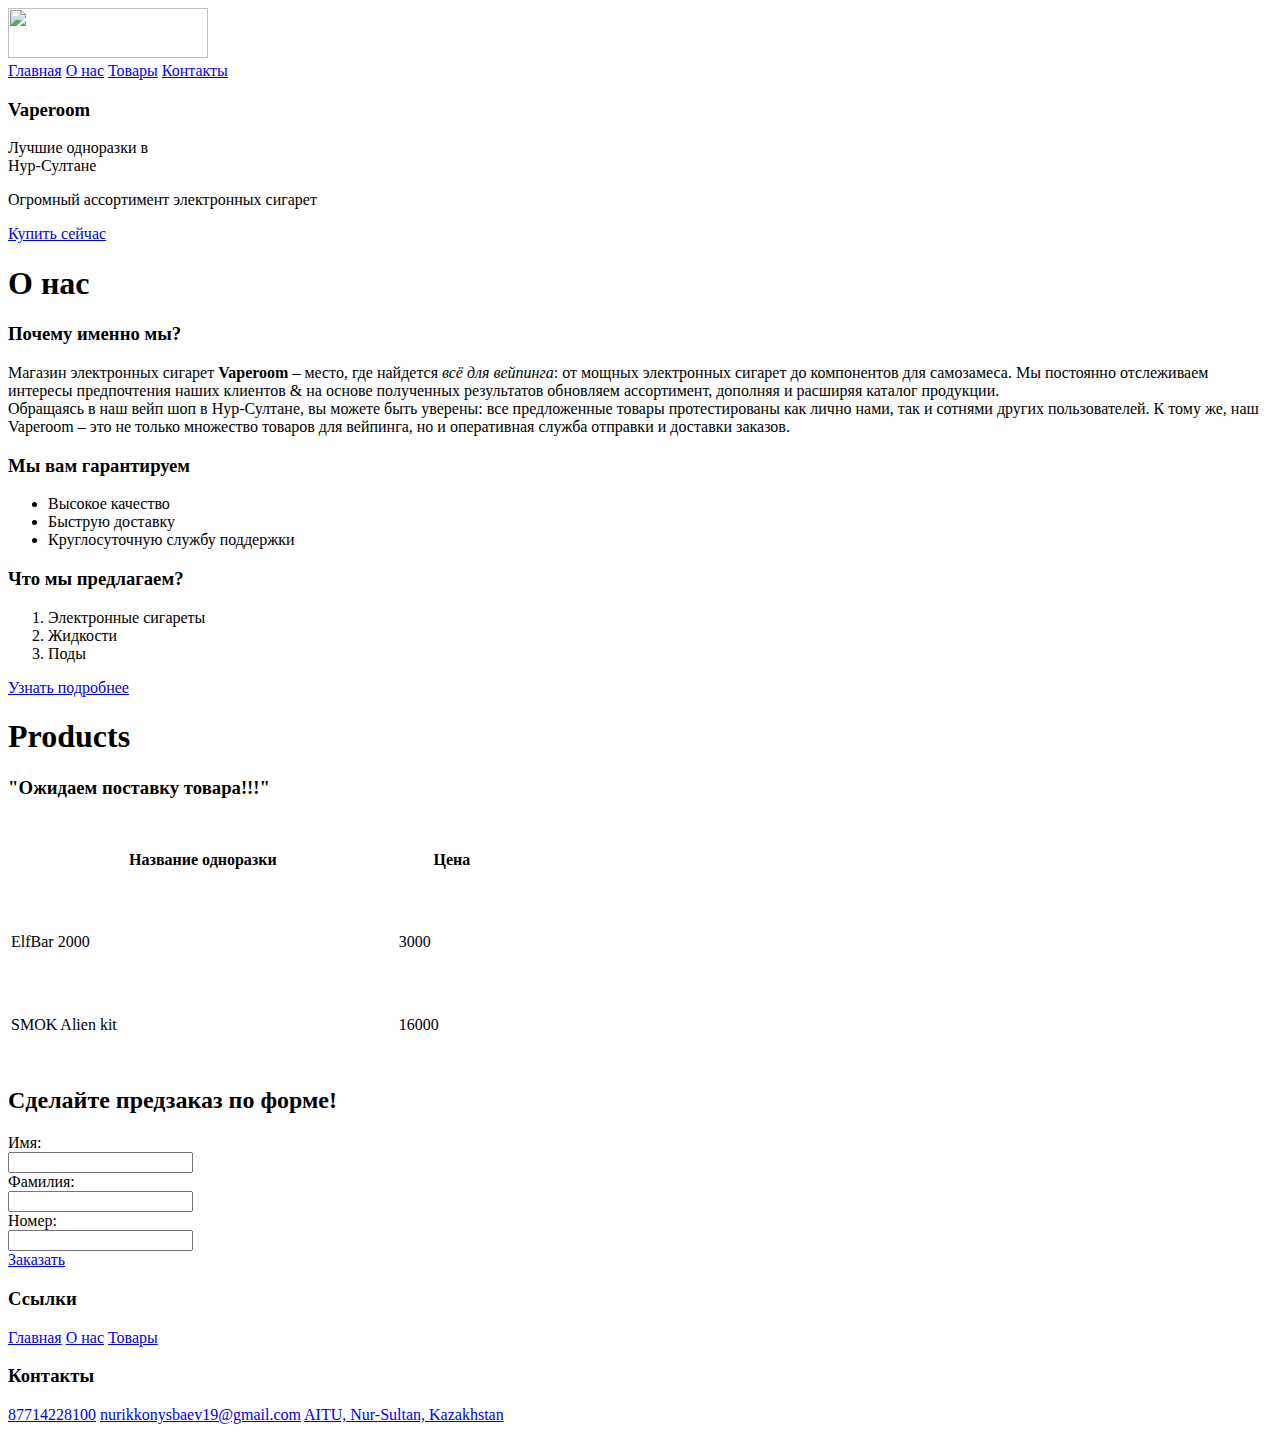
==== index.html @ 8dfbc478 "Update index.html" ====
<!DOCTYPE html>
<html lang="ru">

<head>
    <meta charset="UTF-8">
    <meta name="viewport" content="width=device-width, initial-scale=1.0">
    <title>Vaperoom</title>
    <link rel="preconnect" href="https://fonts.googleapis.com">
    <link rel="preconnect" href="https://fonts.gstatic.com" crossorigin>
    <link href="https://fonts.googleapis.com/css2?family=Mukta&display=swap" rel="stylesheet">
    <link rel="stylesheet" href="css/style.css">
    <link rel="icon" type="image/x-icon" href="/images/favicon/favicon.png">
</head>

<body>
<header>
    <img src="images/logobanner.png" width="200" height="50">
<nav class="navbar">
    <a href="#home">Главная</a>
    <a href="#about">О нас</a>
    <a href="#products">Товары</a>
    <a href="#contacts">Контакты</a>
</nav>
</header>

<section class="home" id="home">
<div class="content">
    <h3>Vaperoom</h3>
    <span> Лучшие одноразки в <br> Нур-Султане </span>
    <p>Огромный ассортимент электронных сигарет</p>
    <a href="buynow.html" class="btn">Купить сейчас</a>
</div>
</section>

<section class="about" id="about">

<h1>О нас</h1>

<div class="content">
<h3>Почему именно мы?</h3>
    <p>Магазин электронных сигарет <strong>Vaperoom</strong> – место, где найдется <em>всё для вейпинга</em>: от мощных электронных сигарет до компонентов для самозамеса. Мы постоянно отслеживаем интересы предпочтения наших клиентов &amp; на основе полученных  результатов обновляем ассортимент, дополняя и расширяя каталог продукции.<br>Обращаясь в наш вейп шоп в Нур-Султане, вы можете быть уверены: все предложенные товары протестированы как лично нами, так и сотнями других пользователей. К тому же, наш Vaperoom – это не только множество товаров для вейпинга, но и оперативная служба отправки и доставки заказов.</p>
    <h3>Мы вам гарантируем</h3>
    <ul>
        <li>Высокое качество </li>
        <li>Быструю доставку</li>
        <li>Круглосуточную службу поддержки</li>
    </ul>
<h3>Что мы предлагаем?</h3>
    <ol>
        <li>Электронные сигареты</li>
        <li>Жидкости</li>
        <li>Поды</li>
    </ol>
    <a href="https://www.instagram.com/vaperoom.express/" class="btn">Узнать подробнее</a>
</div>
</section>

<section class="products" id="products">
<div class="content">
    <h1>Products</h1>
    <h3>&quot;Ожидаем поставку товара!!!&quot;</h3>
<table width=500px; height=250px;>
<tr>
    <th>Название одноразки</th>
    <th>Цена</th>
    </tr>
    <tr>
    <td>ElfBar 2000</td>
    <td>3000</td>
    </tr>
    <tr>
    <td>SMOK Alien kit</td>
    <td>16000</td>
    </tr>
    </table>
    </div>
    <h2>Сделайте предзаказ по форме!</h2>
<div class="form">
    <form action="#">
    <label for="fname">Имя:</label><br>
    <input type="text" id="fname" name="fname"><br>
    <label for="lname">Фамилия:</label><br>
    <input type="text" id="lname" name="lname"><br>
    <label for="lname">Номер:</label><br>
    <input type="tel" id="number" name="number"><br>
    <a href="buynow.html" class="btn">Заказать</a>
</form>
</div>
</section>

<section class="footer" id="contacts">
<div class="box-container">
    <div class="box">
        <h3>Ссылки</h3>
        <a href="#home">Главная</a>
        <a href="#about">О нас</a>
        <a href="#products">Товары</a>
    </div>
    <div class="box">
        <h3>Контакты</h3>
        <a href="#">87714228100</a>
        <a href="#">nurikkonysbaev19@gmail.com</a>
        <a href="#">AITU, Nur-Sultan, Kazakhstan </a>
    </div>
</div>
</section>
</body>
</html>
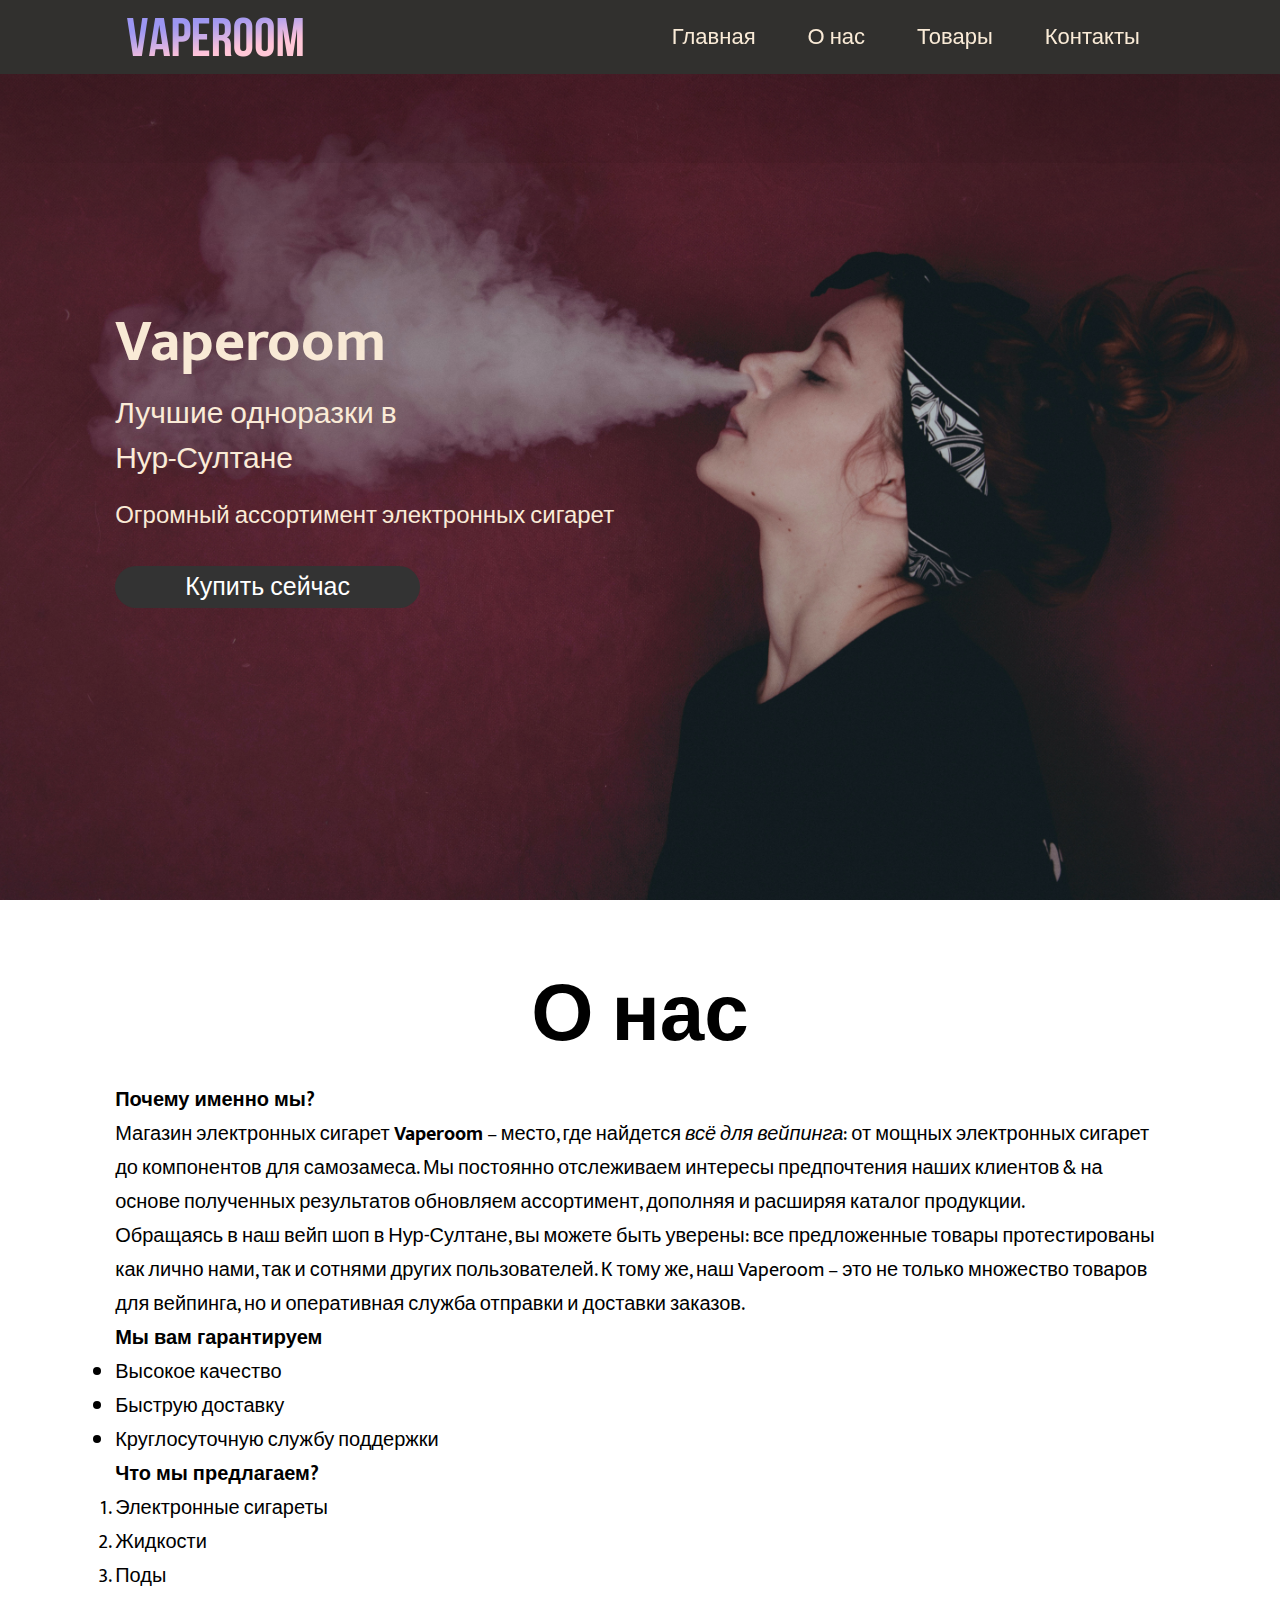
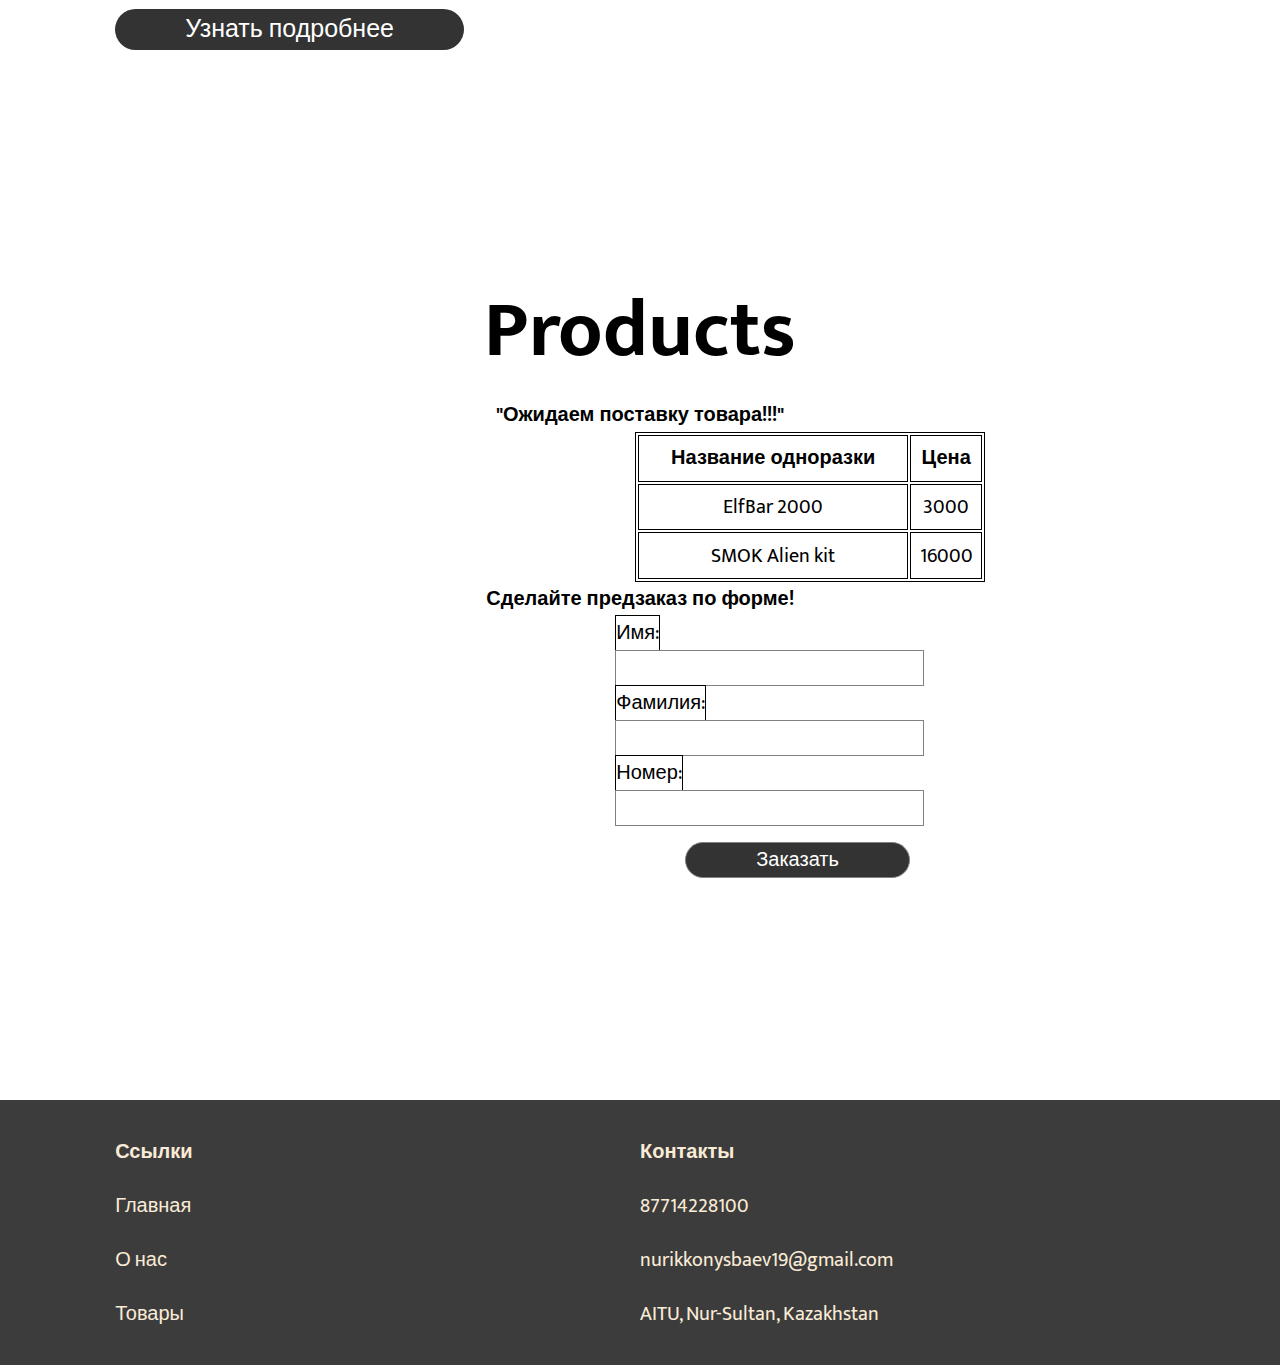
==== commit 89cf4991: "Add files via upload" ====
--- a/index.html
+++ b/index.html
@@ -9,9 +9,13 @@
     <link rel="preconnect" href="https://fonts.gstatic.com" crossorigin>
     <link href="https://fonts.googleapis.com/css2?family=Mukta&display=swap" rel="stylesheet">
     <link rel="stylesheet" href="css/style.css">
-    <link rel="icon" type="image/x-icon" href="/images/favicon/favicon.png">
+    <link rel="icon" type="image/x-icon" href="images/favicon/favicon.png">
 </head>
-
+<style>
+    .home{
+        background-image: url(images/background.jpg)
+    }
+    </style>
 <body>
 <header>
     <img src="images/logobanner.png" width="200" height="50">
@@ -31,11 +35,10 @@
     <a href="buynow.html" class="btn">Купить сейчас</a>
 </div>
 </section>
-
+<hr>
 <section class="about" id="about">
 
 <h1>О нас</h1>
-
 <div class="content">
 <h3>Почему именно мы?</h3>
     <p>Магазин электронных сигарет <strong>Vaperoom</strong> – место, где найдется <em>всё для вейпинга</em>: от мощных электронных сигарет до компонентов для самозамеса. Мы постоянно отслеживаем интересы предпочтения наших клиентов &amp; на основе полученных  результатов обновляем ассортимент, дополняя и расширяя каталог продукции.<br>Обращаясь в наш вейп шоп в Нур-Султане, вы можете быть уверены: все предложенные товары протестированы как лично нами, так и сотнями других пользователей. К тому же, наш Vaperoom – это не только множество товаров для вейпинга, но и оперативная служба отправки и доставки заказов.</p>
@@ -54,12 +57,12 @@
     <a href="https://www.instagram.com/vaperoom.express/" class="btn">Узнать подробнее</a>
 </div>
 </section>
-
+<hr>
 <section class="products" id="products">
 <div class="content">
     <h1>Products</h1>
     <h3>&quot;Ожидаем поставку товара!!!&quot;</h3>
-<table width=500px; height=250px;>
+<table width=350px; height=150px;>
 <tr>
     <th>Название одноразки</th>
     <th>Цена</th>
@@ -77,7 +80,7 @@
     <h2>Сделайте предзаказ по форме!</h2>
 <div class="form">
     <form action="#">
-    <label for="fname">Имя:</label><br>
+    <label for="fname">Имя:</label>
     <input type="text" id="fname" name="fname"><br>
     <label for="lname">Фамилия:</label><br>
     <input type="text" id="lname" name="lname"><br>
--- a/css/style.css
+++ b/css/style.css
@@ -0,0 +1,240 @@
+:root{
+    --yellow:#ea832b;
+}
+
+*{
+    margin:0;
+    padding:0;
+    box-sizing: border-box;
+    font-family: 'Mukta', sans-serif;
+    outline: none;
+    border:none;
+    text-decoration: none;
+}
+
+html
+{
+    font-size: 60%;
+    overflow-x: hidden;
+}
+
+section
+{
+    padding:20px 9%;
+}
+
+.btn
+{
+    display: inline-block;
+    margin-top: 16px;
+    border-radius: 88px;
+    background:#333;
+    color:#fff;
+    padding:.190px 70px;
+    cursor: pointer;
+    font-size: 25px;
+}
+.btn:hover
+{
+     color:var(--yellow);
+     cursor: pointer;
+}
+
+
+header
+{
+    position: fixed;
+    top:0; left:0; right:0;
+    background:#31302e;
+    padding:12px 9%;
+    display: flex;
+    align-items: center;
+    justify-content: space-between;
+    z-index: 1000;
+    box-shadow: 0 .80px 400px rgba(0,0,0,10);
+}
+
+header .navbar a
+{
+    font-size: 22px;
+    padding:0 25px;
+    color:antiquewhite;
+}
+
+header .navbar a:hover
+{
+    color:var(-yellow);
+}
+
+
+.home
+{
+    display: flex;
+    align-items: center;
+    min-height: 100vh;
+    background-size: cover;
+    background-position: center;
+}
+
+.home .content
+{
+max-width: 1920px;
+}
+
+.home .content h3
+{
+    font-size: 60px;
+    color:antiquewhite;
+}
+
+.home .content span
+{
+    font-size: 30px;
+    color:antiquewhite;
+    padding:10px 0;
+    line-height: 1.5;
+}
+
+.home .content p
+{
+    font-size: 24px;
+    color:antiquewhite;
+    padding:16px 0;
+    line-height: 1.5;
+}
+
+.about
+{
+    align-items: center;
+    min-height: 100vh;
+    background-color:white;
+    background-position: center;
+}
+
+.about h1
+{
+    margin-top: 30px;
+    text-align: center;
+    font-size:80px;
+}
+
+.about .content h3
+{
+font-size: 20px;
+
+}
+
+.about .content ul img
+{
+    float:right;
+}
+.about .content p
+{
+font-size: 20px;
+}
+.about .content ul
+{
+font-size: 20px;
+}
+.about .content ol
+{
+font-size: 20px;
+}
+.products
+{
+    align-items: center;
+    min-height: 100vh;
+    background-color:white;
+    background-position: center;
+}
+.products h1
+{
+    margin-top: 45px;
+    text-align: center;
+    font-size:80px;
+}
+.products h2
+{
+    text-align: center;
+    font-size:20px;
+}
+.products h3
+{
+    text-align: center;
+    font-size:20px;
+}
+.products table, th, td
+{
+    border:1px solid black;
+    font-size:20px;
+    text-align: center;
+    margin-left: 520px;
+}
+.products .form
+{
+    font-size:20px;
+    max-width: 500px;
+}
+.products .form label
+{
+    font-size:20px;
+    border:1px solid black;
+    max-width: 500px;
+    margin-left: 500px;
+    box-shadow: 8px;
+
+}
+.form input
+{
+    font-size:20px;
+    border:1px solid gray;
+    max-width: 500px;
+
+    margin-left: 500px;
+}
+.form a{
+    font-size:20px;
+    border:1px solid gray;
+    max-width: 500px;
+    box-shadow: 8px;
+    margin-left: 570px;
+}
+.footer
+{
+    background-color: #3c3c3c;
+}
+.footer .box-container
+{
+    display: flex;
+    align-items: center;
+    min-height: 25vh;
+    background-size: cover;
+    background-position: center;
+    flex-wrap: wrap;
+}
+
+.footer .box-container .box
+{
+    flex:1 1 20px;
+}
+
+.footer .box-container .box h3
+{
+    color:antiquewhite;
+    font-size: 20px;
+    padding:10px 0;
+}
+
+.footer .box-container .box a
+{
+    display: block;
+    color:antiquewhite;
+    font-size: 20px;
+    padding:10px 0;
+}
+
+.footer .box-container .box a:hover
+{
+    color:var(--yellow);
+    text-decoration: underline;
+}
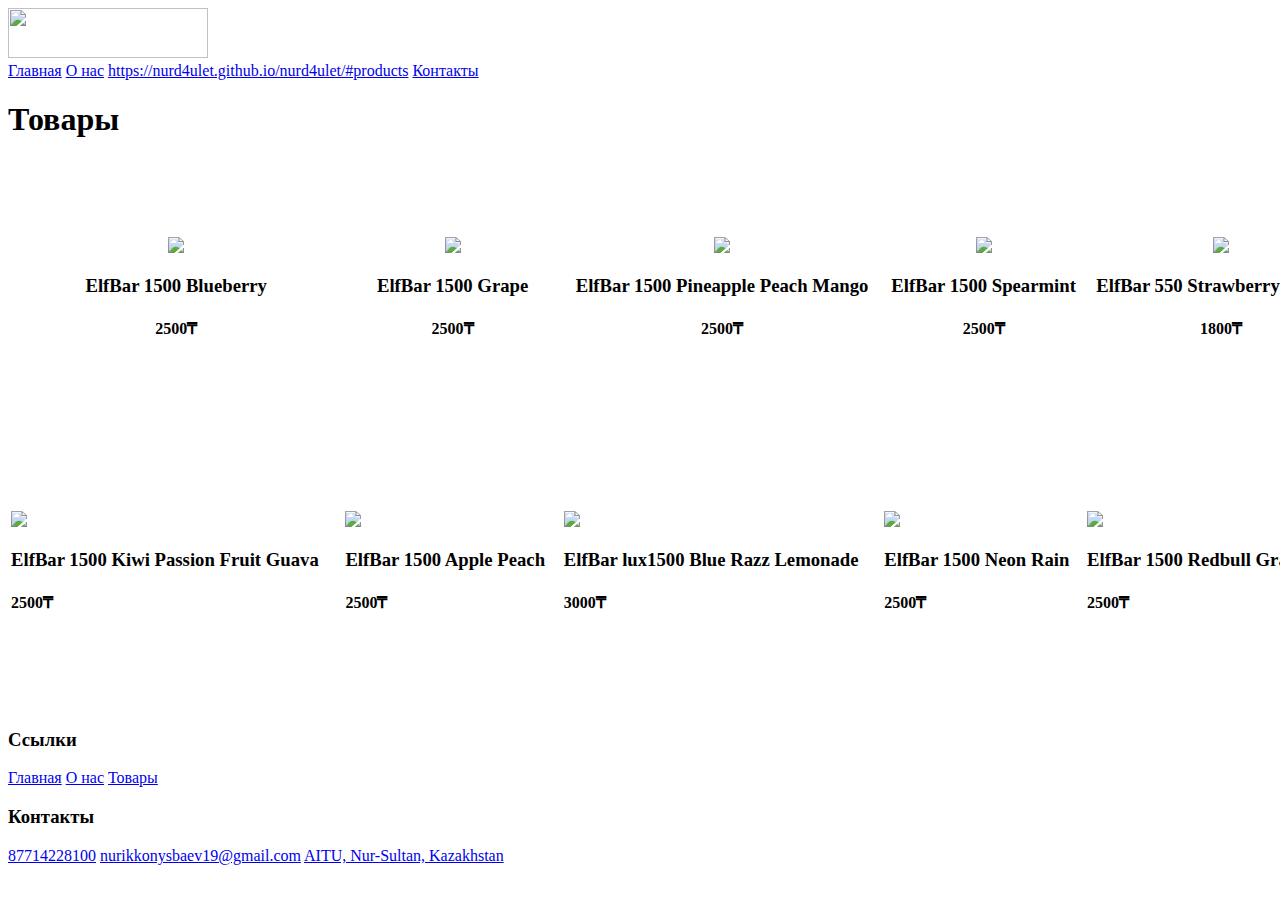
==== commit f82c64fa: "Update index.html" ====
--- a/index.html
+++ b/index.html
@@ -1,4 +1,5 @@
 <!DOCTYPE html>
+<html>
 <html lang="ru">
 
 <head>
@@ -7,88 +8,44 @@
     <title>Vaperoom</title>
     <link rel="preconnect" href="https://fonts.googleapis.com">
     <link rel="preconnect" href="https://fonts.gstatic.com" crossorigin>
-    <link href="https://fonts.googleapis.com/css2?family=Mukta&display=swap" rel="stylesheet">
-    <link rel="stylesheet" href="css/style.css">
-    <link rel="icon" type="image/x-icon" href="images/favicon/favicon.png">
+    <link href="https://fonts.googleapis.com/css2?family=Open+Sans:wght@500&display=swap" rel="stylesheet">
+    <link rel="stylesheet" href="styles.css">
+    <link rel="icon" type="image/x-icon" href="assets/favicon/favicon.png">
 </head>
-<style>
-    .home{
-        background-image: url(images/background.jpg)
-    }
-    </style>
+
+
 <body>
 <header>
-    <img src="images/logobanner.png" width="200" height="50">
-<nav class="navbar">
-    <a href="#home">Главная</a>
-    <a href="#about">О нас</a>
-    <a href="#products">Товары</a>
-    <a href="#contacts">Контакты</a>
+    <img src="assets/logobanner.png" width="200" height="50">
+    <nav class="navbar">
+    <a href="https://manssssur17.github.io/assignment/#home">Главная</a>
+    <a href="https://kramezios.github.io/Dastan/#about">О нас</a>
+    <a href="#products">https://nurd4ulet.github.io/nurd4ulet/#products</a>
+    <a href="https://kramezios.github.io/Davlat/#contacts">Контакты</a>
 </nav>
 </header>
-
-<section class="home" id="home">
-<div class="content">
-    <h3>Vaperoom</h3>
-    <span> Лучшие одноразки в <br> Нур-Султане </span>
-    <p>Огромный ассортимент электронных сигарет</p>
-    <a href="buynow.html" class="btn">Купить сейчас</a>
-</div>
-</section>
-<hr>
-<section class="about" id="about">
-
-<h1>О нас</h1>
-<div class="content">
-<h3>Почему именно мы?</h3>
-    <p>Магазин электронных сигарет <strong>Vaperoom</strong> – место, где найдется <em>всё для вейпинга</em>: от мощных электронных сигарет до компонентов для самозамеса. Мы постоянно отслеживаем интересы предпочтения наших клиентов &amp; на основе полученных  результатов обновляем ассортимент, дополняя и расширяя каталог продукции.<br>Обращаясь в наш вейп шоп в Нур-Султане, вы можете быть уверены: все предложенные товары протестированы как лично нами, так и сотнями других пользователей. К тому же, наш Vaperoom – это не только множество товаров для вейпинга, но и оперативная служба отправки и доставки заказов.</p>
-    <h3>Мы вам гарантируем</h3>
-    <ul>
-        <li>Высокое качество </li>
-        <li>Быструю доставку</li>
-        <li>Круглосуточную службу поддержки</li>
-    </ul>
-<h3>Что мы предлагаем?</h3>
-    <ol>
-        <li>Электронные сигареты</li>
-        <li>Жидкости</li>
-        <li>Поды</li>
-    </ol>
-    <a href="https://www.instagram.com/vaperoom.express/" class="btn">Узнать подробнее</a>
-</div>
-</section>
-<hr>
-<section class="products" id="products">
-<div class="content">
-    <h1>Products</h1>
-    <h3>&quot;Ожидаем поставку товара!!!&quot;</h3>
-<table width=350px; height=150px;>
+   <div class="container">
+   <h1>Товары</h1>
+   </div>
+   <section class="product" id="products">
+    <div class="row">
+<table width="1350px" height="550px">
 <tr>
-    <th>Название одноразки</th>
-    <th>Цена</th>
-    </tr>
-    <tr>
-    <td>ElfBar 2000</td>
-    <td>3000</td>
-    </tr>
-    <tr>
-    <td>SMOK Alien kit</td>
-    <td>16000</td>
-    </tr>
-    </table>
+    <th><img src="assets/1.jpg"><h3>ElfBar 1500 Blueberry</h3><h4>2500&#8376;</h4></th>
+    <th><img src="assets/2.jpg"><h3>ElfBar 1500 Grape</h3><h4>2500&#8376;</h4></th>
+    <th><img src="assets/3.jpg"><h3>ElfBar 1500 Pineapple Peach Mango</h3><h4>2500&#8376;</h4></th>
+    <th><img src="assets/4.jpg"><h3>ElfBar 1500 Spearmint</h3><h4>2500&#8376;</h4></th>
+    <th><img src="assets/5.jpg"><h3>ElfBar 550 Strawberry Banana</h3><h4>1800&#8376;</h4></th>
+  </tr>
+  <tr>
+    <td><img src="assets/6.jpg"><h3>ElfBar 1500 Kiwi Passion Fruit Guava</h3><h4>2500&#8376;</h4></td>
+    <td><img src="assets/7.jpg"><h3>ElfBar 1500 Apple Peach</h3><h4>2500&#8376;</h4></td>
+    <td><img src="assets/8.jpg"><h3>ElfBar lux1500 Blue Razz Lemonade</h3><h4>3000&#8376;</h4></td>
+    <td><img src="assets/9.jpg"><h3>ElfBar 1500 Neon Rain</h3><h4>2500&#8376;</h4></td>
+    <td><img src="assets/10.jpg"><h3>ElfBar 1500 Redbull Grape</h3><h4>2500&#8376;</h4></td>
+  </tr>
+</table>
     </div>
-    <h2>Сделайте предзаказ по форме!</h2>
-<div class="form">
-    <form action="#">
-    <label for="fname">Имя:</label>
-    <input type="text" id="fname" name="fname"><br>
-    <label for="lname">Фамилия:</label><br>
-    <input type="text" id="lname" name="lname"><br>
-    <label for="lname">Номер:</label><br>
-    <input type="tel" id="number" name="number"><br>
-    <a href="buynow.html" class="btn">Заказать</a>
-</form>
-</div>
 </section>
 
 <section class="footer" id="contacts">
